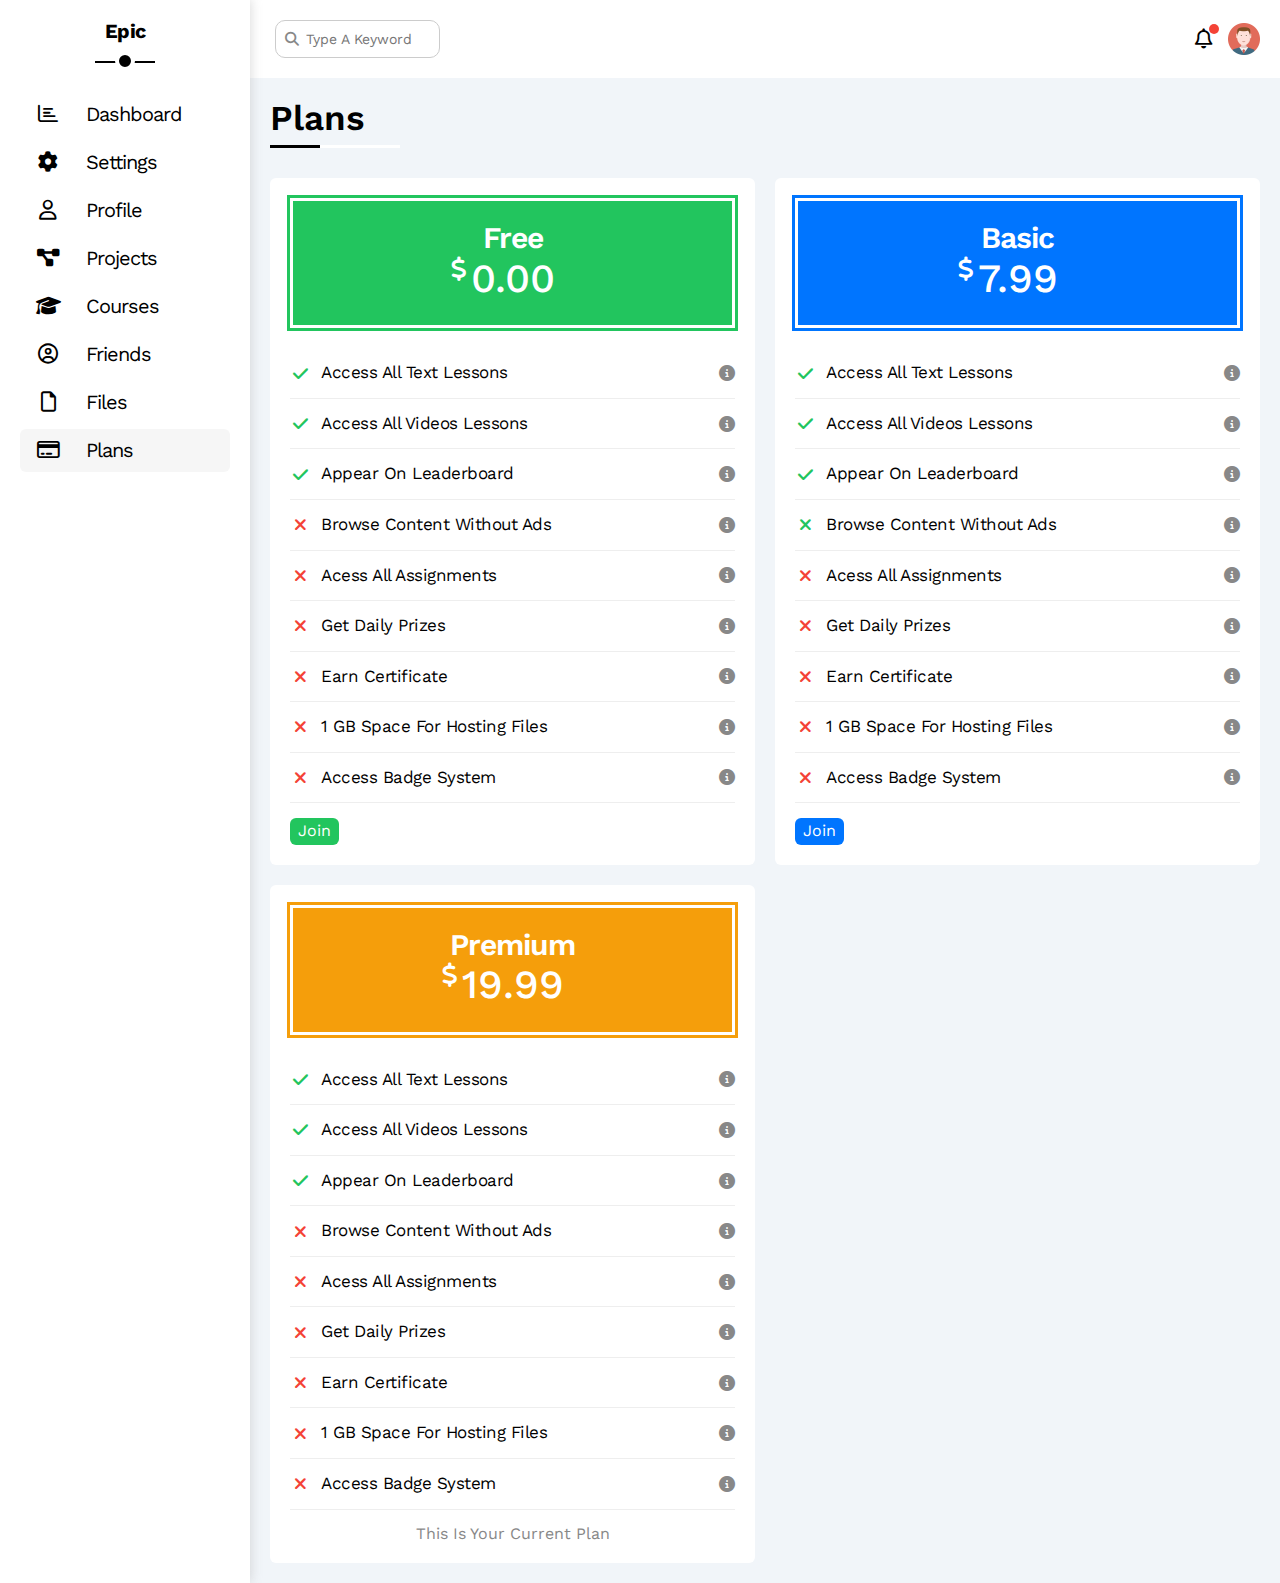
==== plans.html @ 361595d4 "Upload Files" ====
<!DOCTYPE html>
<html lang="en">
<head>
    <meta charset="UTF-8">
    <meta http-equiv="X-UA-Compatible" content="IE=edge">
    <meta name="viewport" content="width=device-width, initial-scale=1.0">
    <meta name="description" content="Subscribe plans for Epic website">
    <title>Dashboard</title>
    <link rel="stylesheet" href="css/all.min.css">
    <link rel="stylesheet" href="css/normalize.css">
    <link rel="stylesheet" href="css/dash.css">
    <link rel="preconnect" href="https://fonts.googleapis.com">
<link rel="preconnect" href="https://fonts.gstatic.com" crossorigin>
<link href="https://fonts.googleapis.com/css2?family=Cairo+Play:wght@200;300;400;500;700;800&family=Cairo:wght@200;300;400;500;600;700&family=Open+Sans:wght@300;500;600;700&family=Rajdhani&family=Work+Sans:wght@200;300;400;500;600;700;800&display=swap" rel="stylesheet">
</head>
<body>
    <div class="page">
        <div class="side-bar">
            <div class="logo">
                <h3>Epic</h3>
            </div>
            <ul>
                <li>
                    <a href="index.html"><i class="fa-regular fa-chart-bar fa-fw"></i>
                        <span>Dashboard</span>
                    </a>
                </li> 
                <li>
                    <a href="settings.html"><i class="fa-solid fa-gear fa-fw"></i>
                        <span>Settings</span>
                    </a>
                </li> 
                <li>
                    <a href="profile.html"><i class="fa-regular fa-user fa-fw"></i>
                        <span>Profile</span>
                    </a>
                </li> 
                <li>
                    <a href="projects.html"><i class="fa-solid fa-diagram-project fa-fw"></i>
                        <span>Projects</span>
                    </a>
                </li> 
                <li>
                    <a href="courses.html"><i class="fa-solid fa-graduation-cap fa-fw"></i>
                        <span>Courses</span>
                    </a>
                </li> 
                <li>
                    <a href="friends.html"><i class="fa-regular fa-circle-user fa-fw"></i>
                        <span>Friends</span>
                    </a>
                </li> 
                <li>
                    <a href="files.html"><i class="fa-regular fa-file fa-fw"></i>
                        <span>Files</span>
                    </a>
                </li> 
                <li class="active">
                    <a href="plans.html"><i class="fa-regular fa-credit-card fa-fw"></i>
                        <span>Plans</span>
                    </a>
                </li>  
            </ul>
        </div>
        <div class="content">
            <nav>
                <div class="search">
                    <input type="search" placeholder="Type A Keyword">
                </div>
                <div class="notification" >
                    <i class="fa-regular fa-bell"></i>
                    <img src="images/avatar.png" alt="">
                </div>
            </nav>
            <div class="plans-page sPadding">
                <div class="special-heading">Plans</div>
                <div class="cards">
                    <div class="card green">
                        <div class="title">
                            <h2>Free</h2>
                            <span>0.00</span>
                        </div>
                        <div class="details">
                            <div class="info checked">
                                <div>
                                    <i class="fa-solid fa-check fa-fw"></i>
                                    <p>Access All Text Lessons</p>
                                </div>
                                <i class="fa-solid fa-circle-info"></i>
                            </div>
                            <div class="info checked">
                                <div>
                                    <i class="fa-solid fa-check fa-fw"></i>
                                    <p>Access All Videos Lessons</p>
                                </div>
                                <i class="fa-solid fa-circle-info"></i>
                            </div>
                            <div class="info checked">
                                <div>
                                    <i class="fa-solid fa-check fa-fw"></i>
                                    <p>Appear On Leaderboard</p>
                                </div>
                                <i class="fa-solid fa-circle-info"></i>
                            </div>
                            <div class="info">
                                <div>
                                    <i class="fa-solid fa-xmark fa-fw"></i>
                                    <p>Browse Content Without Ads</p>
                                </div>
                                <i class="fa-solid fa-circle-info"></i>
                            </div>
                            <div class="info">
                                <div>
                                    <i class="fa-solid fa-xmark fa-fw"></i>
                                    <p>Acess All Assignments</p>
                                </div>
                                <i class="fa-solid fa-circle-info"></i>
                            </div>
                            <div class="info">
                                <div>
                                    <i class="fa-solid fa-xmark fa-fw"></i>
                                    <p>Get Daily Prizes</p>
                                </div>
                                <i class="fa-solid fa-circle-info"></i>
                            </div>
                            <div class="info">
                                <div>
                                    <i class="fa-solid fa-xmark fa-fw"></i>
                                    <p>Earn Certificate</p>
                                </div>
                                <i class="fa-solid fa-circle-info"></i>
                            </div>
                            <div class="info">
                                <div>
                                    <i class="fa-solid fa-xmark fa-fw"></i>
                                    <p>1 GB Space For Hosting Files</p>
                                </div>
                                <i class="fa-solid fa-circle-info"></i>
                            </div>
                            <div class="info">
                                <div>
                                    <i class="fa-solid fa-xmark fa-fw"></i>
                                    <p>Access Badge System</p>
                                </div>
                                <i class="fa-solid fa-circle-info"></i>
                            </div>
                            <a href="#">Join</a>
                        </div>
                    </div>
                    <div class="card blue">
                        <div class="title">
                            <h2>Basic</h2>
                            <span>7.99</span>
                        </div>
                        <div class="details">
                            <div class="info checked">
                                <div>
                                    <i class="fa-solid fa-check fa-fw"></i>
                                    <p>Access All Text Lessons</p>
                                </div>
                                <i class="fa-solid fa-circle-info"></i>
                            </div>
                            <div class="info checked">
                                <div>
                                    <i class="fa-solid fa-check fa-fw"></i>
                                    <p>Access All Videos Lessons</p>
                                </div>
                                <i class="fa-solid fa-circle-info"></i>
                            </div>
                            <div class="info checked">
                                <div>
                                    <i class="fa-solid fa-check fa-fw"></i>
                                    <p>Appear On Leaderboard</p>
                                </div>
                                <i class="fa-solid fa-circle-info"></i>
                            </div>
                            <div class="info checked">
                                <div>
                                    <i class="fa-solid fa-xmark fa-fw"></i>
                                    <p>Browse Content Without Ads</p>
                                </div>
                                <i class="fa-solid fa-circle-info"></i>
                            </div>
                            <div class="info">
                                <div>
                                    <i class="fa-solid fa-xmark fa-fw"></i>
                                    <p>Acess All Assignments</p>
                                </div>
                                <i class="fa-solid fa-circle-info"></i>
                            </div>
                            <div class="info">
                                <div>
                                    <i class="fa-solid fa-xmark fa-fw"></i>
                                    <p>Get Daily Prizes</p>
                                </div>
                                <i class="fa-solid fa-circle-info"></i>
                            </div>
                            <div class="info">
                                <div>
                                    <i class="fa-solid fa-xmark fa-fw"></i>
                                    <p>Earn Certificate</p>
                                </div>
                                <i class="fa-solid fa-circle-info"></i>
                            </div>
                            <div class="info">
                                <div>
                                    <i class="fa-solid fa-xmark fa-fw"></i>
                                    <p>1 GB Space For Hosting Files</p>
                                </div>
                                <i class="fa-solid fa-circle-info"></i>
                            </div>
                            <div class="info">
                                <div>
                                    <i class="fa-solid fa-xmark fa-fw"></i>
                                    <p>Access Badge System</p>
                                </div>
                                <i class="fa-solid fa-circle-info"></i>
                            </div>
                            <a href="#">Join</a>
                        </div>
                    </div>
                    <div class="card orange">
                        <div class="title">
                            <h2>Premium</h2>
                            <span>19.99</span>
                        </div>
                        <div class="details">
                            <div class="info checked">
                                <div>
                                    <i class="fa-solid fa-check fa-fw"></i>
                                    <p>Access All Text Lessons</p>
                                </div>
                                <i class="fa-solid fa-circle-info"></i>
                            </div>
                            <div class="info checked">
                                <div>
                                    <i class="fa-solid fa-check fa-fw"></i>
                                    <p>Access All Videos Lessons</p>
                                </div>
                                <i class="fa-solid fa-circle-info"></i>
                            </div>
                            <div class="info checked">
                                <div>
                                    <i class="fa-solid fa-check fa-fw"></i>
                                    <p>Appear On Leaderboard</p>
                                </div>
                                <i class="fa-solid fa-circle-info"></i>
                            </div>
                            <div class="info">
                                <div>
                                    <i class="fa-solid fa-xmark fa-fw"></i>
                                    <p>Browse Content Without Ads</p>
                                </div>
                                <i class="fa-solid fa-circle-info"></i>
                            </div>
                            <div class="info">
                                <div>
                                    <i class="fa-solid fa-xmark fa-fw"></i>
                                    <p>Acess All Assignments</p>
                                </div>
                                <i class="fa-solid fa-circle-info"></i>
                            </div>
                            <div class="info">
                                <div>
                                    <i class="fa-solid fa-xmark fa-fw"></i>
                                    <p>Get Daily Prizes</p>
                                </div>
                                <i class="fa-solid fa-circle-info"></i>
                            </div>
                            <div class="info">
                                <div>
                                    <i class="fa-solid fa-xmark fa-fw"></i>
                                    <p>Earn Certificate</p>
                                </div>
                                <i class="fa-solid fa-circle-info"></i>
                            </div>
                            <div class="info">
                                <div>
                                    <i class="fa-solid fa-xmark fa-fw"></i>
                                    <p>1 GB Space For Hosting Files</p>
                                </div>
                                <i class="fa-solid fa-circle-info"></i>
                            </div>
                            <div class="info">
                                <div>
                                    <i class="fa-solid fa-xmark fa-fw"></i>
                                    <p>Access Badge System</p>
                                </div>
                                <i class="fa-solid fa-circle-info"></i>
                            </div>
                            <span>This Is Your Current Plan</span>
                        </div>
                    </div>
                </div>
            </div>
        </div>
    </div>
</body>
---- css/dash.css ----
/* Start Variables  */
:root {
    --background-color: #f1f5f9;
    --background-second-color: #eee;
    --main-color: #f6f6f6;
    --secondry-color: #0075ff;
    --main-transition: 0.3s;
    --border-radius: 6px;
    --section-padding: 20px;
    --gray-color: #888;
    --blue-alt-color: #0d69d5;
    --orange-color: #f59e0b;
    --green-color: #22c55e;
    --red-color: #f44336;
}

/* End Variables  */

/* Start Global Rules  */
* {
    box-sizing: border-box;
    padding: 0px;
    margin: 0px;
}

html {
    scroll-behavior: smooth;
}

body {
    font-family: 'Cairo', sans-serif;
    font-family: 'Cairo Play', sans-serif;
    font-family: 'Open Sans', sans-serif;
    font-family: 'Rajdhani', sans-serif;
    font-family: 'Work Sans', sans-serif;
}

*:focus {
    outline: none;
}

.sPadding {
    padding: var(--section-padding);
}

.special-heading {
    position: relative;
    font-weight: 600;
    font-size: 35px;
    margin-bottom: 40px;
}

.special-heading::before,
.special-heading::after {
    content: "";
    position: absolute;
    height: 3px;
    bottom: -10px;
}

.special-heading::before {
    background-color: white;
    width: 130px;
}

.special-heading::after {
    background-color: black;
    left: 0;
    width: 50px;
}

.page .content {
    background-color: var(--background-color);
    width: 100%;
    overflow: hidden;
}

@media (max-width: 767px) {
    .page .content .cards {
        display: grid;
        grid-template-columns: repeat(auto-fill, minmax(220px, 1fr));
        gap: 10px;
    }
}

.card {
    background-color: white;
    padding: var(--section-padding);
    border-radius: var(--border-radius);
}

.checkbox .toggle-checkbox {
    -webkit-appearance: none;
    -moz-appearance: none;
    appearance: none;
    display: none;
}

.checkbox .toggle-switch {
    position: relative;
    width: 78px;
    height: 32px;
    background-color: #ccc;
    border-radius: 16px;
    transition: var(--main-transition);
    cursor: pointer;
}

.checkbox .toggle-switch::before {
    font-family: var(--fa-style-family-classic);
    content: "\f00d";
    font-weight: 900;
    position: absolute;
    background-color: white;
    border-radius: 50%;
    width: 24px;
    height: 24px;
    display: flex;
    justify-content: center;
    align-items: center;
    left: 4px;
    top: 4px;
    color: var(--gray-color);
    transition: var(--main-transition);
}

.checkbox .toggle-checkbox:checked+.toggle-switch {
    background-color: var(--secondry-color);
}

.checkbox .toggle-checkbox:checked+.toggle-switch::before {
    content: "\f00c";
    color: var(--secondry-color);
    left: 50px;
}

::-webkit-scrollbar {
    width: 15px;
}

::-webkit-scrollbar-track {
    background-color: white;
}

::-webkit-scrollbar-thumb {
    background-color: var(--secondry-color);
}

ul {
    list-style: none;
}

a {
    text-decoration: none;
}

/* Small  */
@media (max-width: 767px) {
    .container {
        padding-left: 50px;
        padding-right: 50px;
    }
}

@media (min-width:768px) {
    .container {
        width: 750px;
    }
}

/* Medium  */
@media (min-width:992px) {
    .container {
        width: 970px;
    }
}

/* Large */
@media (min-width:1200px) {
    .container {
        width: 1170px;
    }
}

/* End Global Rules  */

/* Start page - sidebar section  */
.page {
    display: flex;
    min-height: 100vh;
}

.page .side-bar {
    padding: var(--section-padding);
    box-shadow: 1px -1px 10px rgb(177 177 177 / 45%);
    z-index: 1;
    width: 250px;
}

@media (max-width: 776px) {
    .page .side-bar {
        width: 60px;
        padding: 10px;
    }
}

.page .side-bar .logo {
    position: relative;
    margin-bottom: 30px;
}

.page .side-bar .logo::before,
.page .side-bar .logo::after {
    content: "";
    position: absolute;
    background-color: black;
    left: 50%;
    transform: translateX(-50%);
    bottom: 0px;
}

@media (max-width: 767px) {
    .page .side-bar .logo {
        margin-bottom: 15px;
    }

    .page .side-bar .logo::before,
    .page .side-bar .logo::after {
        display: none;
    }
}

.page .side-bar .logo::before {
    width: 60px;
    height: 2px;
}

.page .side-bar .logo::after {
    width: 12px;
    height: 12px;
    bottom: -8px;
    border-radius: 50%;
    border: 4px solid white;
}

.page .side-bar .logo h3 {
    text-align: center;
    padding-bottom: 20px;
    letter-spacing: -0.5px;
    font-size: 20px;
}

@media (max-width: 776px) {
    .page .side-bar .logo h3 {
        font: 16px;
    }
}

.page .side-bar ul li {
    margin-bottom: 5px;
    transition: var(--main-transition);
}

.page .side-bar ul li:hover {
    background-color: var(--main-color);
    border-radius: var(--border-radius);
}

.page .side-bar ul li.active {
    background-color: var(--main-color);
    border-radius: var(--border-radius);
}

.page .side-bar ul a {
    color: black;
    display: block;
    padding: 10px 15px;
    font-size: 20px;
    letter-spacing: -1px;
}

@media (max-width: 776px) {
    .page .side-bar ul a {
        padding: 10px;
    }

    .page .side-bar ul a span {
        display: none;
    }
}

.page .side-bar ul a i {
    margin-right: 20px;
    font-size: 20px;
}

/* End page - sidebar section  */

/* Start content-search section  */
.page .content {
    flex: 1;
}

.page .content nav {
    padding: var(--section-padding);
    display: flex;
    justify-content: space-between;
    align-items: center;
    background-color: white;
}

.page .content nav .search {
    position: relative;
}

.page .content nav .search::before {
    content: "\f002";
    font-family: var(--fa-style-family-classic);
    position: absolute;
    font-weight: 700;
    left: 15px;
    top: 50%;
    transform: translateY(-50%);
    font-size: 14px;
    color: var(--gray-color);
}

.page .content nav .search input {
    border: 1px solid #ccc;
    border-radius: 10px;
    width: 165px;
    font-size: 14px;
    padding: 10px 10px 10px 30px;
    margin-left: 5px;
    transition: width var(--main-transition);
}

.page .content nav .search input:focus {
    width: 200px;
}

.page .content nav .search input:focus::-webkit-input-placeholder {
    opacity: 0;
}

.page .content nav .search input:focus::-moz-placeholder {
    opacity: 0;
}

.page .content nav .search input:focus:-ms-input-placeholder {
    opacity: 0;
}

.page .content nav .search input:focus::-ms-input-placeholder {
    opacity: 0;
}

.page .content nav .search input:focus::placeholder {
    opacity: 0;
}

.page .content nav .notification {
    display: flex;
    align-items: center;
    gap: 15px;
}

.page .content nav .notification i {
    font-size: 20px;
    position: relative;
    -webkit-animation: ring 4s .7s ease-in-out 2;
    animation: ring 4s .7s ease-in-out 2;
}

.page .content nav .notification i::after {
    content: "";
    position: absolute;
    width: 10px;
    height: 10px;
    background-color: var(--red-color);
    border-radius: 50%;
    top: -5px;
    right: -6px;
}

.page .content nav .notification img {
    max-width: 100%;
    width: 32px;
}

/* End content-search section  */

/* Start content-dashboard-welcome section  */
.dashboard-page .cards {
    display: grid;
    grid-template-columns: repeat(auto-fill, minmax(450px, 1fr));
    gap: 20px;
}

.page .content .dashboard-page .welcome {
    padding: 0px;
    border-radius: var(--border-radius);
    overflow: hidden;
}

.page .content .dashboard-page .welcome .intro {
    display: flex;
    justify-content: space-between;
    padding: 20px;
    background-color: var(--background-second-color);
}

.page .text h3 {
    font-size: 25px;
    margin-bottom: 10px;
}

.page .text span {
    color: var(--gray-color);
    display: block;
    font-weight: 500;
}

.page .welcome .intro .text+.image img {
    max-width: 100%;
    width: 200px;
}

.page .content .welcome .intro+img {
    width: 64px;
    border: 3px solid white;
    border-radius: 50%;
    margin-left: 20px;
    margin-top: -32px;
    padding: 2px;
    box-shadow: 0 0 5px #ddd;
}

.page .content .detail {
    display: flex;
    text-align: center;
    margin-top: 20px;
    margin-bottom: 20px;
    padding: 20px;
    border-top: 1px solid var(--background-second-color);
    border-bottom: 1px solid var(--background-second-color);
}

.page .content .detail>div {
    flex: 1;
}

.page .content .detail h3 {
    font-size: 18px;
    font-weight: 500;
    margin-bottom: 15px;
}

@media (max-width: 767px) {
    .page .content .detail h3 {
        font-size: 13px;
    }
}

.page .content .detail span {
    color: var(--gray-color);
}

.page .content .dashboard-page a {
    display: block;
    width: -webkit-fit-content;
    width: -moz-fit-content;
    width: fit-content;
    background-color: var(--secondry-color);
    color: white;
    margin: 0 15px 20px auto;
    padding: 6px 10px;
    border-radius: 5px;
    transition: var(--main-transition);
    font-size: 15px;
}

.page .content .dashboard-page a:hover {
    background-color: var(--blue-alt-color);
}

/* End content-dashboard-welcome section  */

/* Start content-dashboard-draft section  */
.page .content .draft form .input {
    border: none;
    background-color: var(--background-second-color);
    width: 100%;
    border-radius: var(--border-radius);
}

.page .content .draft form input[type="text"] {
    margin: 15px 0;
    padding: 10px;
    font-size: 14px;
}

.page .draft form textarea {
    resize: none;
    min-height: 180px;
    padding: 10px;
    font-size: 14px;
}

.page .content .draft form input[type="submit"] {
    background-color: var(--secondry-color);
    display: block;
    width: -webkit-fit-content;
    width: -moz-fit-content;
    width: fit-content;
    margin: 20px 0 0 auto;
    color: white;
    border: none;
    padding: 5px 7px;
    border-radius: var(--border-radius);
    transition: var(--main-transition);
    cursor: pointer;
}

.page .content .draft form input[type="submit"]:hover {
    background-color: var(--blue-alt-color);
}

/* End content-dashboard-draft section  */

/* Start content-dashboard-Targets section  */
.targets .text {
    margin-bottom: 20px;
}

.targets ul li {
    display: flex;
    gap: 20px;
    align-items: center;
    justify-content: center;
    margin-bottom: 15px;
}

.targets ul li .icon {
    width: 80px;
    height: 80px;
    display: flex;
    justify-content: center;
    align-items: center;
}

.targets ul li .icon i {
    font-size: 20px;
}

.targets ul li.money .icon,
.targets li .blue .progress {
    background-color: #0075ff33;
}

.targets ul li.money .icon i {
    color: var(--secondry-color);
}

.targets ul li.projects .icon,
.targets li .orange .progress {
    background-color: #fdecce;
}

.targets ul li.projects .icon i {
    color: var(--orange-color);
}

.targets ul li.team .icon,
.targets li .green .progress {
    background-color: #d3f3df;
}

.targets ul li.team .icon i {
    color: var(--green-color);
}

.targets ul li .info {
    flex: 1;
}

.targets ul li .info h3 {
    color: var(--gray-color);
    font-weight: 500;
    font-size: 16px;
    margin-bottom: 10px;
}

.targets ul li .info h3+span {
    font-weight: 700;
    font-size: 18px;
    display: block;
    margin-bottom: 10px;
}

.targets ul li .info .progress>span {
    display: block;
    position: relative;
    height: 5px;
}

.targets li .blue .progress>span,
.targets li .blue .progress>span>span {
    background-color: var(--secondry-color);
}

.targets li .orange .progress>span,
.targets li .orange .progress>span>span {
    background-color: var(--orange-color);
}

.targets li .green .progress>span,
.targets li .green .progress>span>span {
    background-color: var(--green-color);
}

.targets ul li .info .progress>span>span {
    position: absolute;
    right: -17px;
    top: -35px;
    color: white;
    padding: 4px;
    border-radius: var(--border-radius);
    font-size: 14px;
}

.targets li .info .progress>span>span::before {
    position: absolute;
    content: "";
    border-width: 5px;
    border-style: solid;
    bottom: -10px;
    left: 14px;
}

.targets li .blue .progress>span>span::before {
    border-color: var(--secondry-color) transparent transparent transparent;
}

.targets li .orange .progress>span>span::before {
    border-color: var(--orange-color) transparent transparent transparent;
}

.targets li .green .progress>span>span::before {
    border-color: var(--green-color) transparent transparent transparent;
}

/* End content-dashboard-Targets section  */

/* Start content-dashboard-Static section  */
.statics .boxes {
    margin-top: 20px;
    display: flex;
    gap: 20px;
    flex-wrap: wrap;
}

.statics .boxes .box {
    width: calc(50% - 10px);
    border: 1px solid #ccc;
    padding: 15px;
    text-align: center;
    border-radius: 10px;
}

@media (max-width: 767px) {
    .statics .boxes .box {
        width: 100%;
    }
}

.statics .boxes .box i {
    font-size: 25px;
}

.statics .boxes .box.orange i {
    color: var(--orange-color);
}

.statics .boxes .box.blue i {
    color: var(--secondry-color);
}

.statics .boxes .box.green i {
    color: var(--green-color);
}

.statics .boxes .box.red i {
    color: var(--red-color);
}

.statics .boxes .box span {
    display: block;
    padding: 10px;
    font-size: 25px;
    font-weight: 600;
}

.statics .boxes .box h4 {
    color: var(--gray-color);
    font-weight: 500;
    font-size: 14px;
}

/* End content-dashboard-Static section  */

/* Start content-dashboard-News section  */
.news .element {
    padding: 20px 0;
    display: flex;
    gap: 20px;
    align-items: center;
}

.news .element:not(:last-child) {
    border-bottom: 1px solid var(--background-second-color);
}

.news .element img {
    width: 100px;
    border-radius: var(--border-radius);
}

.news .element .info {
    flex: 1;
    display: flex;
    justify-content: space-between;
    align-items: center;
}

@media (max-width: 767px) {
    .news .element {
        flex-direction: column;
    }

    .news .element .info {
        flex-direction: column;
        text-align: center;
        gap: 10px;
    }
}

.news .element .info .text h4 {
    font-size: 18px;
    font-weight: 600;
}

.news .element .info span.time {
    background-color: var(--background-second-color);
    padding: 4px 8px;
    border-radius: var(--border-radius);
    font-size: 14px;
}

/* End content-dashboard-News section  */

/* Start content-dashboard-Tasks section  */
.tasks .element {
    padding: 20px 0;
    display: flex;
    justify-content: space-between;
    align-items: center;
}

.tasks .element:not(:last-child) {
    border-bottom: 1px solid var(--background-second-color);
}

.tasks .element:nth-child(5) {
    opacity: 0.3;
}

.tasks .element:nth-child(5) .text {
    text-decoration: line-through;
}

.tasks .element i {
    cursor: pointer;
    transition: var(--main-transition);
}

.tasks .element i:hover {
    color: var(--red-color)
}

/* End content-dashboard-Tasks section  */

/* Start content-dashboard-Search Items section  */
.search-items .items .item {
    display: flex;
    justify-content: space-between;
    align-items: center;
    font-size: 17px;
    margin: 30px 0;
    font-weight: 500;
}

.search-items .items .item:first-child {
    color: #777;
}

.search-items .items .item:not(:first-child) span+span {
    background-color: var(--background-second-color);
    padding: 5px 9px;
    border-radius: var(--border-radius);
    font-size: 14px;
}

/* End content-dashboard-Search Items section  */

/* Start content-dashboard-Uploads section  */
.uploads .files .file {
    display: flex;
    gap: 10px;
    align-items: center;
    padding: 10px 0px;
}

.uploads .files .file:not(:last-child) {
    border-bottom: 1px solid var(--background-second-color);
}

.uploads .files .file img {
    width: 40px;
}

.uploads .files .file .info {
    flex: 1;
    display: flex;
    justify-content: space-between;
    align-items: center;
}

.uploads .files .file .info .text h4 {
    font-weight: 500;
}

.uploads .files .file .info .text+span {
    background-color: var(--background-second-color);
    padding: 5px 8px;
    border-radius: var(--border-radius);
    font-size: 14px;
}

/* End content-dashboard-Uploads section  */

/* Start content-dashboard-Project Progress section  */
.project-progress {
    position: relative;
}

.project-progress ul {
    position: relative;
    margin-top: 25px;
}

.project-progress ul::before {
    position: absolute;
    content: "";
    width: 2px;
    height: 100%;
    background-color: var(--secondry-color);
    left: 11px;
}

@media (max-width: 767px) {
    .project-progress ul::before {
        height: 90%;
    }
}

.project-progress ul li {
    position: relative;
    padding-left: 45px;
    margin-bottom: 30px;
    font-size: 18px;
}

.project-progress ul li::before {
    position: absolute;
    content: "";
    background-color: white;
    width: 21px;
    height: 21px;
    border-radius: 50%;
    left: 0px;
    top: 1px;
    outline: 2px solid var(--secondry-color);
    border: 2px solid white;
}

.project-progress ul li:not(:last-child)::before {
    background-color: var(--secondry-color);
}

.project-progress ul li:nth-child(4)::before {
    background-color: white;
    -webkit-animation: notify 1.5s infinite;
    animation: notify 1.5s infinite;
}

.project-progress img {
    width: 160px;
    position: absolute;
    bottom: 0;
    right: 0;
    opacity: 0.1;
}

@media (max-width: 767px) {
    .project-progress img {
        width: 130px;
        bottom: 80px;
        right: -10px;
    }
}

/* End content-dashboard-Project Progress section  */

/* Start content-dashboard-Reminders section  */
.reminders ul {
    margin-top: 25px;
}

.reminders ul li {
    position: relative;
    padding-left: 50px;
    margin-bottom: 15px;
}

.reminders ul li::before {
    position: absolute;
    content: "";
    width: 15px;
    height: 15px;
    border-radius: 50%;
    left: 0;
    top: 10px;
}

.reminders ul li.blue::before {
    background-color: var(--secondry-color);
}

.reminders ul li.green::before {
    background-color: var(--green-color);
}

.reminders ul li.orange::before {
    background-color: var(--orange-color);
}

.reminders ul li.red::before {
    background-color: var(--red-color);
}

.reminders ul li .task {
    position: relative;
}

.reminders ul li .task::before {
    position: absolute;
    content: "";
    height: 100%;
    width: 2px;
    left: -20px;
    top: 0;
}

.reminders ul li.blue .task::before {
    background-color: var(--secondry-color);
}

.reminders ul li.green .task::before {
    background-color: var(--green-color);
}

.reminders ul li.orange .task::before {
    background-color: var(--orange-color);
}

.reminders ul li.red .task::before {
    background-color: var(--red-color);
}

.reminders ul li .task h4 {
    font-weight: 600;
    letter-spacing: -0.5px;
}

.reminders ul li .task span {
    color: #777;
    font-size: 14px;
    display: block;
    margin-top: 10px;
}

/* End content-dashboard-Reminders section  */

/* Start content-dashboard-Post section  */
.post .title {
    position: relative;
    display: flex;
    gap: 15px;
    align-items: center;
    padding: 25px 0;
}

.post .title img {
    width: 40px;
}

.post .title .text h4 {
    font-size: 18px;
    font-weight: 600;
    letter-spacing: -0.5px;
    margin-bottom: 10px;
}

.post .title .text span {
    color: var(--gray-color);
}

.post .details {
    position: relative;
    padding: 25px 0;
    line-height: 1.8;
    font-weight: 500;
}

.post .details::before,
.post .details::after {
    content: "";
    position: absolute;
    height: 1px;
    width: 100%;
    background-color: var(--background-second-color);
}

.post .details::before {
    top: 0;
    left: 0;
}

.post .details::after {
    bottom: 0;
    left: 0;
}

.post .icons {
    margin: 20px 0;
    color: var(--gray-color);
    display: flex;
    justify-content: space-between;
    align-items: center;
}

/* End content-dashboard-Post section  */

/* Start content-dashboard-Social section  */
.social-media .links .box {
    display: flex;
    align-items: center;
    margin-bottom: 10px;
}

.social-media .links .box .text {
    flex: 1;
    display: flex;
    justify-content: space-between;
    align-items: center;
    padding: 0 15px;
}

.social-media .links .box .text a {
    margin: 0;
}

.social-media .links .box i {
    color: white;
    width: 52px;
    height: 56px;
    display: flex;
    justify-content: center;
    align-items: center;
    transition: var(--main-transition);
}

.social-media .links .box i:hover {
    transform: rotateZ(5deg)
}

.social-media .links .twitter {
    background-color: #d2ecfc;
}

.social-media .links .twitter i,
.social-media .links .twitter .text a {
    background-color: #1da1f2;
}

.social-media .links .twitter .text span {
    color: #1da1f2;
}

.social-media .links .facebook {
    background-color: #d1e4fc;
}

.social-media .links .facebook i,
.social-media .links .facebook .text a {
    background-color: #1877f2;
}

.social-media .links .facebook .text span {
    color: #1877f2;
}

.social-media .links .youtube {
    background-color: #ffcccc;
}

.social-media .links .youtube i,
.social-media .links .youtube .text a {
    background-color: #ff0000;
}

.social-media .links .youtube .text span {
    color: #ff0000;
}

.social-media .links .linkedin {
    background-color: #cce4f0;
}

.social-media .links .linkedin i,
.social-media .links .linkedin .text a {
    background-color: #0077b5;
}

.social-media .links .linkedin .text span {
    color: #0077b5;
}

/* End content-dashboard-Social section  */

/* Start content-dashboard-Projects section  */
.projects {
    margin-top: 20px;
}

.projects .responsive-table {
    overflow-x: auto;
}

.projects table {
    min-width: 1000px;
    border-spacing: 0;
    width: 100%;
}

.projects table td {
    padding: 15px;
    border: 1px solid var(--background-second-color);
}

.projects table thead {
    background-color: var(--background-second-color);
    font-weight: 600;
    font-size: 18px;
    letter-spacing: -1px;
}

.projects table tbody tr {
    transition: var(--main-transition);
}

.projects table tbody tr:hover {
    background-color: #faf7f7;
}

.projects table tbody img {
    width: 32px;
    height: 32px;
    border-radius: 50%;
    padding: 2px;
    background-color: white;
}

.projects table img:not(:first-child) {
    margin-left: -20px;
}

.projects table tbody td span {
    color: white;
    padding: 5px 8px;
    border-radius: var(--border-radius);
    font-size: 14px;
}

.projects table tbody td.pending span {
    background-color: var(--orange-color);
}

.projects table tbody td.in-progress span {
    background-color: var(--secondry-color);
}

.projects table tbody td.completed span {
    background-color: var(--green-color);
}

.projects table tbody td.rejected span {
    background-color: var(--red-color);
}

/* End content-dashboard-Projects section  */

/* Start content-settings-control  */
.settings .cards {
    display: grid;
    grid-template-columns: repeat(auto-fill, minmax(500px, 1fr));
    gap: 20px;
}

.settings .title {
    padding-bottom: 20px;
}

.settings .title h2 {
    font-size: 28px;
    font-weight: 600;
    margin-bottom: 15px;
    letter-spacing: -0.5px;
}

.settings .title span {
    color: var(--gray-color);
    font-size: 18px;

}

.control .open-close {
    margin-bottom: 30px;
    display: flex;
    justify-content: space-between;
    align-items: center;
}

.control .open-close .text h3 {
    font-weight: 500;
    font-size: 18px;
}

.control textarea {
    resize: none;
    width: 100%;
    min-height: 150px;
    border-color: rgb(204, 204, 204);
    -o-border-image: initial;
    border-image: initial;
    padding: 15px 10px;
    font-size: 15px;
    border-radius: var(--border-radius);
}

@media (max-width: 767px) {
    .settings .text span {
        font-size: 12px;
    }
}

/* End content-settings-control  */

/* Start content-settings-general  */
.general .name span {
    color: var(--gray-color);
    font-size: 17px;
    margin-bottom: 10px;
    font-weight: 500;
}

.general .name input {
    display: block;
    margin: 15px 0;
    padding: 10px;
    border: 1px solid rgb(204, 204, 204);
    border-radius: var(--border-radius);
    width: 100%;
}

.change-email label {
    color: var(--gray-color);
    font-weight: 500;
    font-size: 17px;
    display: block;
    margin-bottom: 5px;
}

div .email {
    cursor: no-drop;
    background-color: #f0f4f8;
    color: #bbb;
    border: 1px solid rgb(204, 204, 204);
    border-radius: var(--border-radius);
    padding: 10px;
    width: calc(100% - 80px);
}

div .email+a {
    color: var(--secondry-color);
    margin-left: 10px;
    font-weight: 500;
}

/* End content-settings-general  */

/* Start content-settings-security  */
.security .text h3 {
    font-size: 16px;
    margin-bottom: 10px;
    font-weight: 500;
}

.security .info {
    display: flex;
    justify-content: space-between;
    align-items: center;
    padding-bottom: 25px;
    margin-top: 15px;
}

.security .info:not(:last-child) {
    border-bottom: 1px solid rgb(238, 238, 238);
}

.security .pass a,
.security .devices a {
    padding: 5px 10px;
    border-radius: var(--border-radius);
}

.security .pass a {
    color: white;
    background-color: var(--secondry-color);
}

.security .devices a {
    color: black;
    background-color: var(--background-second-color);
}

/* End content-settings-security  */

/* Start content-settings-social  */
.social ul li {
    background-color: rgb(246, 246, 246);
    border-radius: var(--border-radius);
    border: 1px solid rgb(221, 221, 221);
    margin-bottom: 20px;
    color: var(--gray-color);
    display: flex;
    align-items: center;
    gap: 10px;
}

.social ul li .icon {
    padding: 10px;
    border-right: 1px solid rgb(221, 221, 221);
}

.social ul li .icon i {
    color: var(--gray-color);
    transition: var(--main-transition);
}
.social ul li .icon i:focus{
    background-color: var(--secondry-color);
    color: white;
}
.social ul li input {
    border: none;
    background-color: rgb(246, 246, 246);
}

.social ul li input:focus-within i {
    color: black;
}

/* End content-settings-social  */

/* Start content-settings-widgets  */
.widgets .checkbox input {
    -webkit-appearance: none;
    -moz-appearance: none;
    appearance: none;
}

.widgets .checkbox label {
    position: relative;
    display: flex;
    align-items: center;
    gap: 10px;
    padding-left: 30px;
    cursor: pointer;
}

.widgets .checkbox label::before {
    font-family: var(--fa-style-family-classic);
    content: "\f00c";
    position: absolute;
    left: 0;
    padding: 0px 3px;
    font-weight: 900;
    background-color: var(--secondry-color);
    color: white;
    transform: scale(0) rotate(360deg);
    transition: var(--main-transition);
    border-radius: var(--border-radius);
}

.widgets input:checked+label::before {
    transform: scale(1);
}

.widgets .checkbox label::after {
    content: "";
    position: absolute;
    border: 1px solid var(--gray-color);
    width: 17px;
    height: 18px;
    left: 0;
    border-radius: var(--border-radius);
    transition: var(--main-transition);
}

.widgets .checkbox label:hover::after,
.widgets input:checked+label::after {
    border-color: var(--secondry-color);
}

/* End content-settings-widgets  */

/* Start content-settings-backup  */
.backup .radio ul {
    padding-bottom: 20px;
    border-bottom: 1px solid var(--background-second-color);
}

.backup .radio ul li input {
    -webkit-appearance: none;
    -moz-appearance: none;
    appearance: none;
    margin-bottom: 30px;
}

.backup .radio ul li label {
    position: relative;
    padding-left: 30px;
    cursor: pointer;
}

.backup .radio ul li label::before,
.backup .radio ul li label::after {
    position: absolute;
    content: "";
    border-radius: 50%;
    left: 0;
    top: 0;
}

.backup .radio ul li label::before {
    width: 18px;
    height: 18px;
    border: 1px solid var(--gray-color);
}

.backup .radio ul li label::after {
    width: 13px;
    height: 13px;
    left: 2px;
    top: 2px;
    background-color: var(--secondry-color);
    border: 2px solid white;
    transition: var(--main-transition);
    transform: scale(0);
}

.backup .radio ul li input:checked+label::after {
    transform: scale(1);
}

.backup .choices {
    margin: 20px;
    display: flex;
    justify-content: space-between;
    align-items: center;
    text-align: center;
    gap: 10px;
}

@media (max-width: 767px) {
    .backup .choices {
        flex-wrap: wrap;
    }
}

.backup .choices input {
    -webkit-appearance: none;
    -moz-appearance: none;
    appearance: none;
}

.backup .choices .choice {
    width: 100%;
    border-radius: 10px;
    border: 1px solid var(--background-second-color);
    transition: var(--main-transition);
}

.backup .choices .choice label {
    cursor: pointer;
    display: block;
    margin: 15px;
    transition: var(--main-transition);
}

.backup .choices .choice label i {
    padding-bottom: 10px;

}

.backup .choices input:checked+.choice {
    border-color: var(--secondry-color);
}

.backup .choices input:checked+.choice label {
    color: var(--secondry-color);
}

/* End content-settings-backup  */

/* Start content-profile-overview  */
.profile .overview {
    display: flex;
    align-items: center;
    padding: 0;
}

@media (max-width: 767px) {
    .profile .overview {
        flex-direction: column;
    }
}

.profile .overview .info {
    width: 300px;
    text-align: center;
    padding: 20px;
}

@media (min-width: 778px) {
    .profile .overview .info {
        border-right: 1px solid var(--background-second-color);
    }
}

.profile .overview .info img {
    width: 120px;
    margin-bottom: 10px;
}

.profile .overview .info .text h3 {
    font-size: 22px;
    letter-spacing: -1px;
    font-weight: 600;
}

.profile .overview .info .text+span {
    position: relative;
    display: block;
    width: 160px;
    height: 6px;
    background-color: var(--background-second-color);
    border-radius: var(--border-radius);
    margin: 15px auto;
}

.profile .overview .info .text+span::before {
    content: "";
    position: absolute;
    width: 70%;
    height: 100%;
    background-color: var(--secondry-color);
    left: 0;
    border-radius: var(--border-radius);
}

.profile .overview .info .stars i {
    font-size: 13px;
    color: orange;
}

.profile .overview .info .rate {
    font-size: 15px;
    margin-top: 5px;
}

.profile .overview .details {
    width: 100%;
}

.profile .overview .details .box {
    display: flex;
    flex-wrap: wrap;
    align-items: end;
    padding: 20px;
    transition: var(--main-transition);
}

@media (max-width: 767px) {
    .profile .overview .details .box {
        flex-direction: column;
        align-items: center;
        text-align: center;
    }
}

.profile .overview .details .box:hover {
    background-color: #f9f9f9;
}

.profile .overview .details .box:not(:last-child) {
    border-bottom: 1px solid var(--background-second-color);
}

.profile .overview .details .box h4 {
    width: 100%;
    color: var(--gray-color);
    font-weight: 400;
    font-size: 18px;
    letter-spacing: -0.5px;
}

.profile .overview .details .box>div {
    font-size: 14px;
    padding: 10px 0 0;
}

@media (min-width: 768px) {
    .profile .overview .details .box>div {
        min-width: 250px;
    }
}

.profile .details .box div span:first-of-type {
    color: var(--gray-color);
}

.profile .details .box div span:nth-child(2) {
    color: black;
    font-weight: 500;
}

.profile .details .box label input {
    -webkit-appearance: none;
    -moz-appearance: none;
    appearance: none;
    display: none;
}

.profile .details .box label input+.toggle-switch {
    position: relative;
    background-color: #ccc;
    width: 78px;
    height: 20px;
    border-radius: 16px;
    transition: var(--main-transition);
    cursor: pointer;
}

.profile .details .box label input+.toggle-switch::before {
    position: absolute;
    content: "\f00d";
    font-family: var(--fa-style-family-classic);
    font-weight: 900;
    background-color: white;
    border-radius: 50%;
    color: var(--gray-color);
    padding: 2px 3px;
    top: 3px;
    left: 3px;
    display: flex;
    justify-content: center;
    align-items: center;
    width: 8px;
    height: 10px;
    font-size: 8px;
    transition: var(--main-transition);
}

.profile .details .box label input:checked+.toggle-switch {
    background-color: var(--secondry-color);
}

.profile .details .box label input:checked+.toggle-switch::before {
    content: "\f00c";
    color: var(--secondry-color);
    left: 60px;
}

/* End content-profile-intro  */

/* Start content-profile-skills  */
.other-data {
    display: flex;
    gap: 20px;
    margin-top: 20px;
}

@media (max-width: 767px) {
    .other-data {
        flex-direction: column;
    }
}

.other-data .title {
    margin-bottom: 20px;
}

.other-data .title h2 {
    margin-bottom: 15px;
    font-weight: 600;
}

.other-data .title span {
    color: var(--gray-color);
    font-weight: 500;
}

.skills {
    flex-grow: 1;
}

.skills .lang {
    padding: 20px 0;
}

@media (max-width: 767px) {
    .skills .lang {
        text-align: center;
    }
}

.skills .lang:not(:last-child) {
    border-bottom: 1px solid var(--background-second-color);
}

.skills .lang span {
    background-color: var(--background-second-color);
    padding: 5px 7px;
    border-radius: var(--border-radius);
    font-size: 15px;
}

/* End content-profile-skills  */

/* Start content-profile-activities  */
.activities {
    flex-grow: 2;
}

.activities .activity {
    display: flex;
    gap: 10px;
    align-items: center;
    padding: 20px 0;
}

.activities .activity:not(:last-child) {
    border-bottom: 1px solid var(--background-second-color);
}

.activities .activity img {
    width: 70px;
}

.activities .activity .text {
    flex: 1;
    display: flex;
    justify-content: space-between;
    align-items: center;
}

.activities .activity .text .info h3 {
    font-size: 17px;
    font-weight: 500;
}

.activities .activity .text .info p {
    color: var(--gray-color);
    font-weight: 500;
}

.activities .activity .text .data .time {
    color: black;
    margin-bottom: 10px;
    text-align: right;
    font-size: 18px;
}

@media (max-width: 767px) {
    .activities .activity {
        flex-direction: column;
    }

    .activities .activity .text {
        flex-direction: column;
        text-align: center;
    }

    .activities .activity .text .data .time {
        text-align: center;
        margin-top: 10px;
    }
}

/* End content-profile-activities  */

/* Start content-Projects  */
.projects-page .cards {
    display: grid;
    grid-template-columns: repeat(auto-fill, minmax(500px, 1fr));
    gap: 20px;
}

.projects-page .cards .card {
    position: relative;
}

.projects-page .cards .card>span {
    display: block;
    position: absolute;
    right: 10px;
    top: 10px;
    font-size: 14px;
    color: var(--gray-color);
}

.projects-page .cards .card h4 {
    font-weight: 500;
    font-size: 17px;
}

.projects-page .cards .card p {
    margin: 15px 0;
    color: var(--gray-color);
    font-size: 15px;
}

.projects-page .cards .card .team {
    min-height: 80px;
    padding: 15px 0;
    border-bottom: 1px solid var(--background-second-color);
}

.projects-page .cards .card .team img {
    position: relative;
    z-index: 0;
    width: 40px;
    border-radius: 50%;
    border: 1px solid white;
    cursor: pointer;
}

.projects-page .cards .card .team img:hover {
    z-index: 10;
}

.projects-page .cards .card .team img:not(:first-child) {
    margin-left: -20px;
}

.projects-page .cards .card .details {
    display: flex;
    justify-content: end;
    font-size: 14px;
    align-items: center;
    padding: 15px 0;
    gap: 5px;
    border-bottom: 1px solid var(--background-second-color);
}

@media (max-width: 767px) {
    .projects-page .cards .card .details {
        flex-direction: column;
        align-items: start;
    }
}

.projects-page .cards .card .details span {
    background-color: var(--background-second-color);
    padding: 6px 8px;
    border-radius: var(--border-radius);
    font-size: 13px;
}

.projects-page .cards .card .info {
    display: flex;
    justify-content: space-between;
    margin-top: 15px;
    align-items: center;
}

@media (max-width: 767px) {
    .projects-page .cards .card .info {
        flex-direction: column;
        gap: 20px;
    }
}

.projects-page .cards .card .info .progress {
    position: relative;
    background-color: var(--background-second-color);
    width: 250px;
    height: 8px;
    border-radius: var(--border-radius);
}

.projects-page .cards .card .info .progress span {
    position: absolute;
    left: 0;
    bottom: 0;
    height: 100%;
    border-radius: var(--border-radius);
}

.projects-page .cards .card .info .progress span.red {
    background-color: var(--red-color);
}

.projects-page .cards .card .info .progress span.green {
    background-color: var(--green-color);
}

.projects-page .cards .card .info .progress span.blue {
    background-color: var(--secondry-color);
}

.projects-page .cards .card .info .cost {
    color: var(--gray-color);
    font-size: 14px;
}

/* End content-Projects  */


/* Start content-Courses  */
.courses-page .cards {
    display: grid;
    grid-template-columns: repeat(auto-fill, minmax(300px, 1fr));
    gap: 20px;
}

.courses-page .cards .card {
    padding: 0;
}

.courses-page .cards .card .images {
    position: relative;
}

.courses-page .cards .card .images>img {
    width: 100%;
}

.courses-page .cards .card .image img {
    width: 65px;
    position: absolute;
    top: 20px;
    left: 20px;
    border-radius: 50%;
    background-color: white;
    padding: 1px;
}

.courses-page .cards .card .details {
    padding: 20px;
}

.courses-page .cards .card .details h3 {
    margin-bottom: 20px;
    font-weight: 600;
    letter-spacing: -0.5px;
}

.courses-page .cards .card .details p {
    color: var(--gray-color);
    font-size: 15px;
    line-height: 20px;
}

.courses-page .cards .card .info {
    border-top: 1px solid var(--background-second-color);
    margin-top: 20px;
    padding: 15px;
    position: relative;
}

.courses-page .cards .card .info a {
    position: absolute;
    top: -12px;
    left: 50%;
    transform: translateX(-50%);
    background-color: var(--secondry-color);
    color: white;
    padding: 4px 8px;
    font-size: 14px;
    border-radius: var(--border-radius);
}

.courses-page .cards .card .info .icons {
    display: flex;
    justify-content: space-between;
    align-items: center;
    color: var(--gray-color);
    font-size: 14px;
}

/* End content-Courses  */


/* Start content-Friends  */
.friends-page .cards {
    display: grid;
    grid-template-columns: repeat(auto-fill, minmax(300px, 1fr));
    gap: 20px;
}

.friends-page .cards .card {
    position: relative;
}

.friends-page .cards .card .contact {
    position: absolute;
    left: 10px;
    top: 10px;
}

.friends-page .cards .card .contact i {
    background-color: var(--background-second-color);
    padding: 10px;
    border-radius: 50%;
    color: var(--gray-color);
    font-size: 14px;
    transition: var(--main-transition);
    cursor: pointer;
}

.friends-page .cards .card .contact i:hover {
    background-color: var(--secondry-color);
    color: white;
}

.friends-page .cards .card .intro {
    text-align: center;
    margin: 10px 0;
}

.friends-page .cards .card .intro img {
    width: 100px;
    border-radius: 50%;
}

.friends-page .cards .card .intro h3 {
    margin: 10px;
    font-weight: 600;
    letter-spacing: -1px;
}

.friends-page .cards .card .intro span {
    font-size: 15px;
    color: var(--gray-color);
    font-weight: 500;
    letter-spacing: -0.5px;
}

.friends-page .cards .card .icons {
    position: relative;
    min-height: 110px;
    padding: 10px 0;
    border-bottom: 1px solid var(--background-second-color);
    border-top: 1px solid var(--background-second-color);
}

.friends-page .cards .card .icons div:not(:last-child) {
    margin-bottom: 10px;
}

.friends-page .cards .card .icons span {
    margin-left: 5px;
}

.friends-page .cards .card .icons div+span {
    position: absolute;
    right: 0;
    top: 50%;
    transform: translateY(-50%);
    font-size: 45px;
    font-weight: 600;
    color: #fdefd7;
    letter-spacing: -2px;
}

.friends-page .cards .card .info {
    display: flex;
    justify-content: space-between;
    align-items: center;
    padding: 10px 0;
}

.friends-page .cards .card .info span {
    color: var(--gray-color);
    font-size: 14px;
}

.friends-page .cards .card .info a {
    color: white;
    padding: 5px 7px;
    border-radius: var(--border-radius);
    font-size: 14px;
}

.friends-page .cards .card .info a.red {
    background-color: var(--red-color);
}

.friends-page .cards .card .info a.blue {
    background-color: var(--secondry-color);
}

/* End content-Friends  */


/* Start content-Files  */
.files-page .files-cards {
    display: flex;
    gap: 20px;
}

@media (max-width: 767px) {
    .files-page .files-cards {
        flex-direction: column-reverse;
    }
}

.files-page .files-cards .files {
    flex: 1;
    display: grid;
    grid-template-columns: repeat(auto-fill, minmax(200px, 1fr));
    gap: 20px;
}

.files-page .files-cards .files .card {
    position: relative;
    padding: 10px;
}

.files-page .files-cards .files .card i {
    position: absolute;
    top: 10px;
    left: 10px;
    color: var(--gray-color);
}

.files-page .files-cards .files .card .image {
    text-align: center;
}

.files-page .files-cards .files .card .image img {
    width: 65px;
    margin: 15px 0;
    transition: var(--main-transition);
}

.files-page .files-cards .files .card:hover img {
    transform: rotate(5deg);
}

.files-page .files-cards .files .card .image span {
    display: block;
    margin-top: 15px;
}

.files-page .files-cards .files .card .image+span {
    color: var(--gray-color);
    font-size: 14px;
    font-weight: 500;
}

.files-page .files-cards .files .card .info {
    border-top: 1px solid var(--background-second-color);
    font-size: 14px;
    display: flex;
    justify-content: space-between;
    align-items: center;
    color: var(--gray-color);
    padding: 10px 0;
    margin-top: 10px;
}

.files-page .files-cards .stats {
    min-width: 260px;
    height: 100%;
}

.files-page .files-cards .stats h2 {
    font-weight: 600;
    letter-spacing: -1px;
    margin-bottom: 20px;
}

.files-page .files-cards .stats .details {
    display: flex;
    gap: 10px;
    align-items: center;
    padding: 10px;
    border: 1px solid var(--background-second-color);
    border-radius: var(--border-radius);
    margin-bottom: 10px;
}

.files-page .files-cards .stats .details .icon {
    width: 40px;
    height: 40px;
    display: flex;
    align-items: center;
    justify-content: center;
    font-size: 14px;
}

.files-page .files-cards .stats .details .icon.blue {
    background-color: #cce3ff;
    color: var(--secondry-color);
}

.files-page .files-cards .stats .details .icon.red {
    background-color: #fdd9d7;
    color: var(--red-color);
}

.files-page .files-cards .stats .details .icon.green {
    background-color: #d3f3df;
    color: var(--green-color);
}

.files-page .files-cards .stats .details .icon.orange {
    background-color: #fdecce;
    color: var(--orange-color);
}

.files-page .files-cards .stats .details .info {
    flex: 1;
    display: flex;
    justify-content: space-between;
    align-items: center;
}

.files-page .files-cards .stats .details .info .text h3 {
    font-size: 14px;
    font-weight: 500;
    margin-bottom: 10px;
}

.files-page .files-cards .stats .details .info .text span {
    font-size: 14px;
}

.files-page .files-cards .stats .details .info span.size {
    font-size: 14px;
    color: var(--gray-color);
    font-weight: 500;
}

.files-page .files-cards .stats .upload a {
    display: block;
    margin: 15px auto 0;
    width: -webkit-fit-content;
    width: -moz-fit-content;
    width: fit-content;
    background-color: var(--secondry-color);
    color: white;
    padding: 10px 15px;
    border-radius: var(--border-radius);
    font-size: 14px;
    transition: var(--main-transition);
}

.files-page .files-cards .stats .upload a:hover {
    background-color: var(--blue-alt-color);
}

.files-page .files-cards .stats .upload a i {
    margin-right: 5px;
    font-size: 13px;
}

.files-page .files-cards .stats .upload a:hover i {
    -webkit-animation: up-down 0.8s infinite;
    animation: up-down 0.8s infinite;
}

/* End content-Files  */


/* Start content-Plans  */
.plans-page .cards {
    display: grid;
    grid-template-columns: repeat(auto-fill, minmax(450px, 1fr));
    gap: 20px;
}

.plans-page .cards .card .title {
    min-height: 130px;
    border: 3px solid white;
    padding: 20px;
    outline: 3px solid transparent;
    color: white;
    text-align: center;
    margin-bottom: 20px;
}

.plans-page .cards .card .title h2 {
    font-size: 30px;
    font-weight: 600;
    letter-spacing: -1px;
}

.plans-page .cards .card .title span {
    position: relative;
    font-size: 40px;
    font-weight: 500;
}

.plans-page .cards .card .title span::before {
    position: absolute;
    content: "$";
    font-family: var(--fa-style-family-classic);
    left: -20px;
    top: 0;
    font-size: 25px;
    font-weight: 600;
}

.plans-page .cards .card.green .title {
    background-color: var(--green-color);
    outline-color: var(--green-color);
}

.plans-page .cards .card.blue .title {
    background-color: var(--secondry-color);
    outline-color: var(--secondry-color);
}

.plans-page .cards .card.orange .title {
    background-color: var(--orange-color);
    outline-color: var(--orange-color);
}

.plans-page .cards .card .details .info {
    display: flex;
    justify-content: space-between;
    align-items: center;
    padding: 15px 0;
    border-bottom: 1px solid var(--background-second-color);
}

.plans-page .cards .card .details .info div {
    display: flex;
    align-items: center;
    gap: 10px;
    font-size: 17px;
    letter-spacing: -0.5px;
}

@media (max-width: 767px) {
    .plans-page .cards .card .details .info div {
        font-size: 14px;
    }
}

.plans-page .cards .info:not(.checked) div i {
    color: var(--red-color);
}

.plans-page .cards .info.checked div i {
    color: var(--green-color);
}

.plans-page .cards .info div+i {
    color: var(--gray-color);
    cursor: pointer;
}

.plans-page .cards .info+a {
    display: block;
    margin-top: 15px;
    width: -webkit-fit-content;
    width: -moz-fit-content;
    width: fit-content;
    color: white;
    padding: 4px 8px;
    border-radius: var(--border-radius);
}

.plans-page .cards .card.green .info+a {
    background-color: var(--green-color);
}

.plans-page .cards .card.blue .info+a {
    background-color: var(--secondry-color);
}

.plans-page .cards .info+span {
    display: block;
    text-align: center;
    margin-top: 15px;
    color: var(--gray-color);
}

/* End content-Plans  */



/* Start Animations  */
@-webkit-keyframes notify {

    0%,
    100% {
        background-color: white;
    }

    50% {
        background-color: var(--secondry-color);
    }
}

@keyframes notify {

    0%,
    100% {
        background-color: white;
    }

    50% {
        background-color: var(--secondry-color);
    }
}

@-webkit-keyframes up-down {

    0%,
    100% {
        transform: translateY(0)
    }

    50% {
        transform: translateY(-5px);
    }
}

@keyframes up-down {

    0%,
    100% {
        transform: translateY(0)
    }

    50% {
        transform: translateY(-5px);
    }
}

@-webkit-keyframes ring {

    0%,
    10%,
    20%,
    30%,
    40% {
        transform: rotate(5deg);
    }

    5%,
    15%,
    25%,
    35% {
        transform: rotate(-5deg);
    }

    40%,
    100% {
        transform: rotate(0deg);
    }
}

@keyframes ring {

    0%,
    10%,
    20%,
    30%,
    40% {
        transform: rotate(5deg);
    }

    5%,
    15%,
    25%,
    35% {
        transform: rotate(-5deg);
    }

    40%,
    100% {
        transform: rotate(0deg);
    }
}

/* End Animations  */
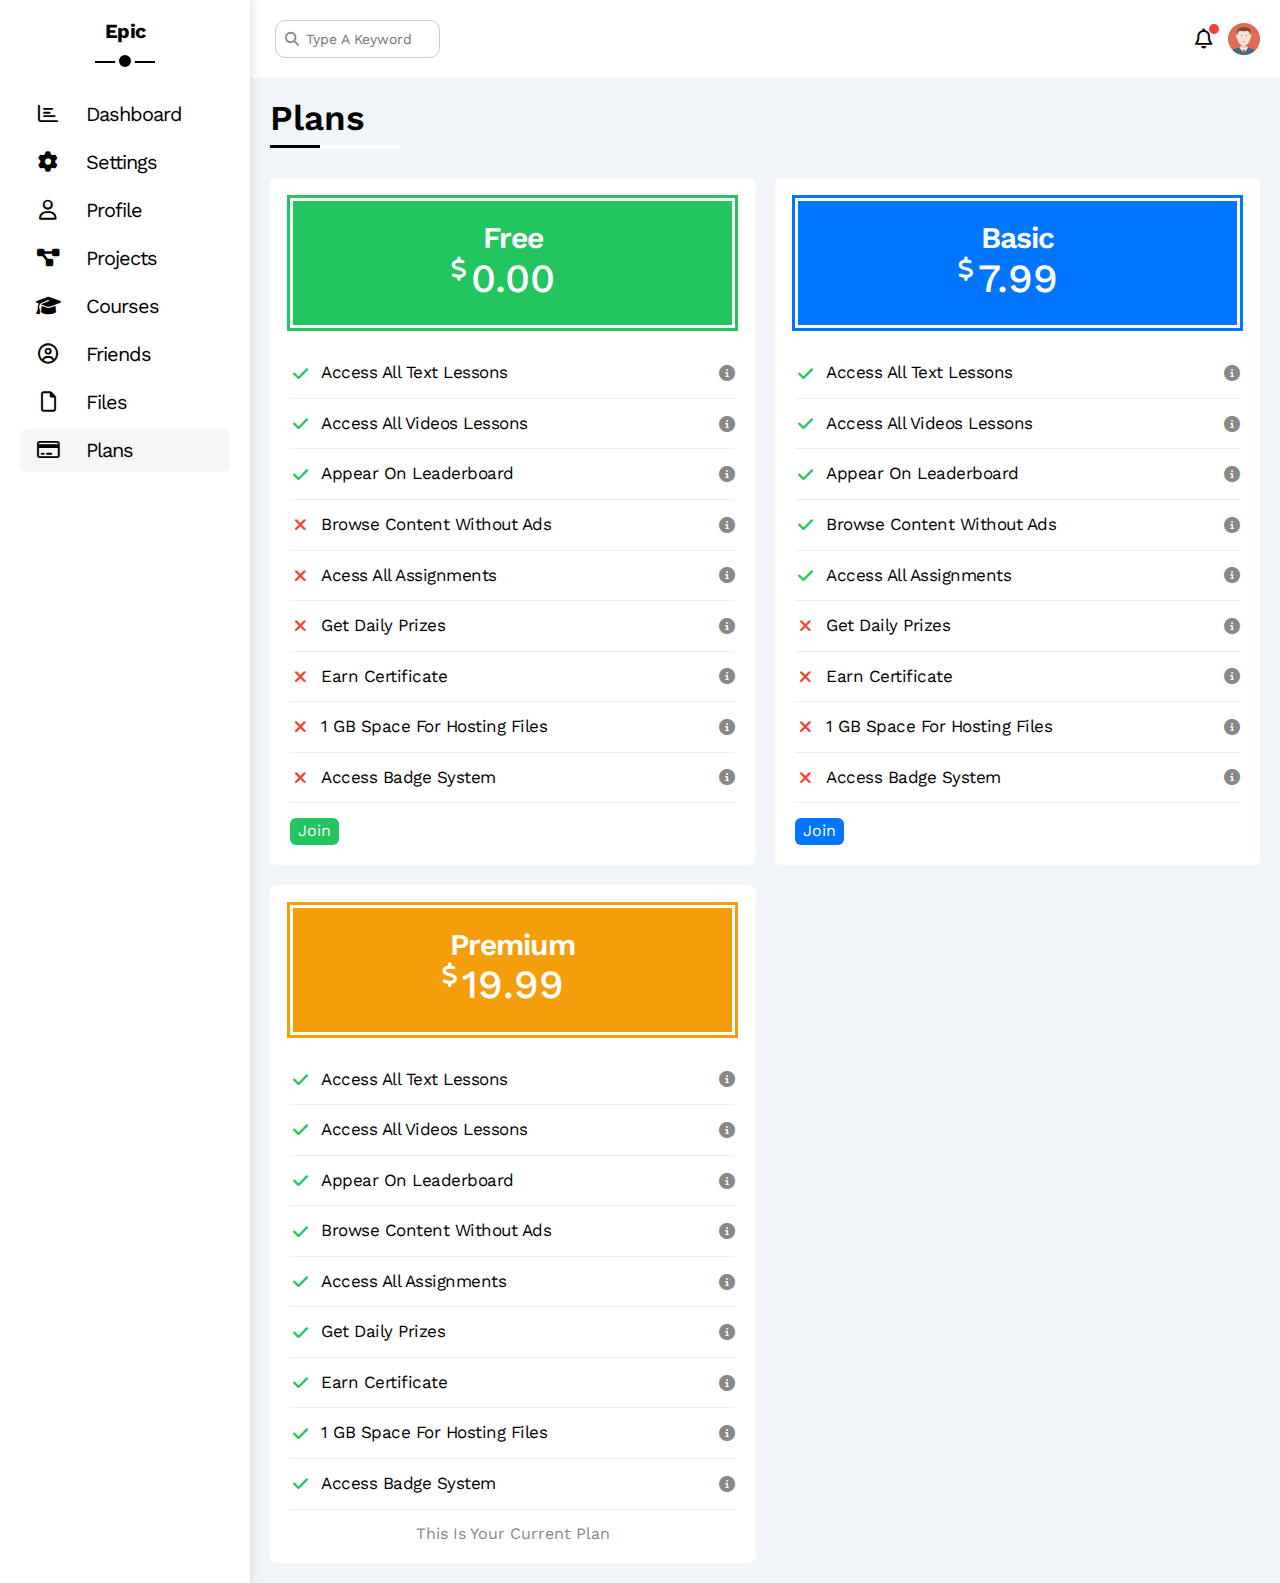
==== commit 188217de: "Edits on Html" ====
--- a/plans.html
+++ b/plans.html
@@ -176,15 +176,15 @@
                             </div>
                             <div class="info checked">
                                 <div>
-                                    <i class="fa-solid fa-xmark fa-fw"></i>
+                                    <i class="fa-solid fa-check fa-fw"></i>
                                     <p>Browse Content Without Ads</p>
                                 </div>
                                 <i class="fa-solid fa-circle-info"></i>
                             </div>
-                            <div class="info">
-                                <div>
-                                    <i class="fa-solid fa-xmark fa-fw"></i>
-                                    <p>Acess All Assignments</p>
+                            <div class="info checked">
+                                <div>
+                                    <i class="fa-solid fa-check fa-fw"></i>
+                                    <p>Access All Assignments</p>
                                 </div>
                                 <i class="fa-solid fa-circle-info"></i>
                             </div>
@@ -246,44 +246,44 @@
                                 </div>
                                 <i class="fa-solid fa-circle-info"></i>
                             </div>
-                            <div class="info">
-                                <div>
-                                    <i class="fa-solid fa-xmark fa-fw"></i>
+                            <div class="info checked">
+                                <div>
+                                    <i class="fa-solid fa-check fa-fw"></i>
                                     <p>Browse Content Without Ads</p>
                                 </div>
                                 <i class="fa-solid fa-circle-info"></i>
                             </div>
-                            <div class="info">
-                                <div>
-                                    <i class="fa-solid fa-xmark fa-fw"></i>
-                                    <p>Acess All Assignments</p>
-                                </div>
-                                <i class="fa-solid fa-circle-info"></i>
-                            </div>
-                            <div class="info">
-                                <div>
-                                    <i class="fa-solid fa-xmark fa-fw"></i>
+                            <div class="info checked">
+                                <div>
+                                    <i class="fa-solid fa-check fa-fw"></i>
+                                    <p>Access All Assignments</p>
+                                </div>
+                                <i class="fa-solid fa-circle-info"></i>
+                            </div>
+                            <div class="info checked">
+                                <div>
+                                    <i class="fa-solid fa-check fa-fw"></i>
                                     <p>Get Daily Prizes</p>
                                 </div>
                                 <i class="fa-solid fa-circle-info"></i>
                             </div>
-                            <div class="info">
-                                <div>
-                                    <i class="fa-solid fa-xmark fa-fw"></i>
+                            <div class="info checked">
+                                <div>
+                                    <i class="fa-solid fa-check fa-fw"></i>
                                     <p>Earn Certificate</p>
                                 </div>
                                 <i class="fa-solid fa-circle-info"></i>
                             </div>
-                            <div class="info">
-                                <div>
-                                    <i class="fa-solid fa-xmark fa-fw"></i>
+                            <div class="info checked">
+                                <div>
+                                    <i class="fa-solid fa-check fa-fw"></i>
                                     <p>1 GB Space For Hosting Files</p>
                                 </div>
                                 <i class="fa-solid fa-circle-info"></i>
                             </div>
-                            <div class="info">
-                                <div>
-                                    <i class="fa-solid fa-xmark fa-fw"></i>
+                            <div class="info checked">
+                                <div>
+                                    <i class="fa-solid fa-check fa-fw"></i>
                                     <p>Access Badge System</p>
                                 </div>
                                 <i class="fa-solid fa-circle-info"></i>
